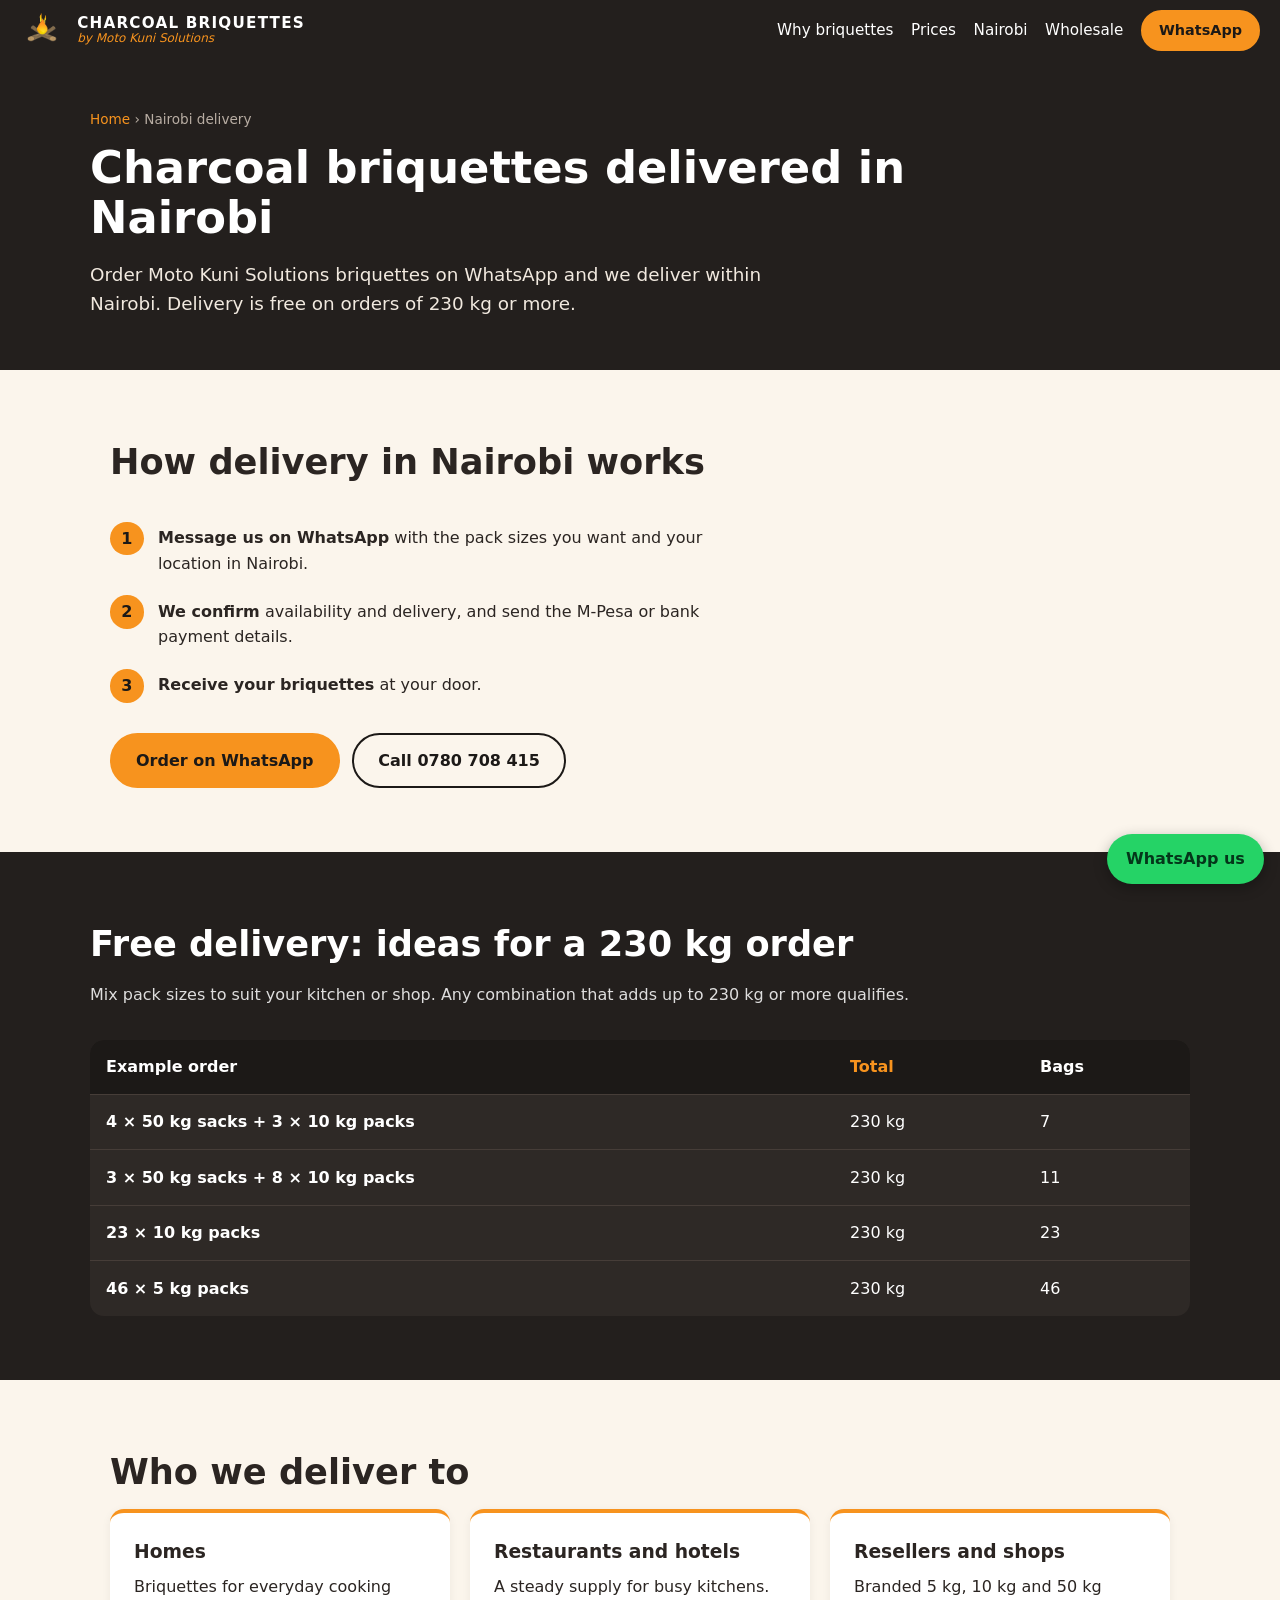
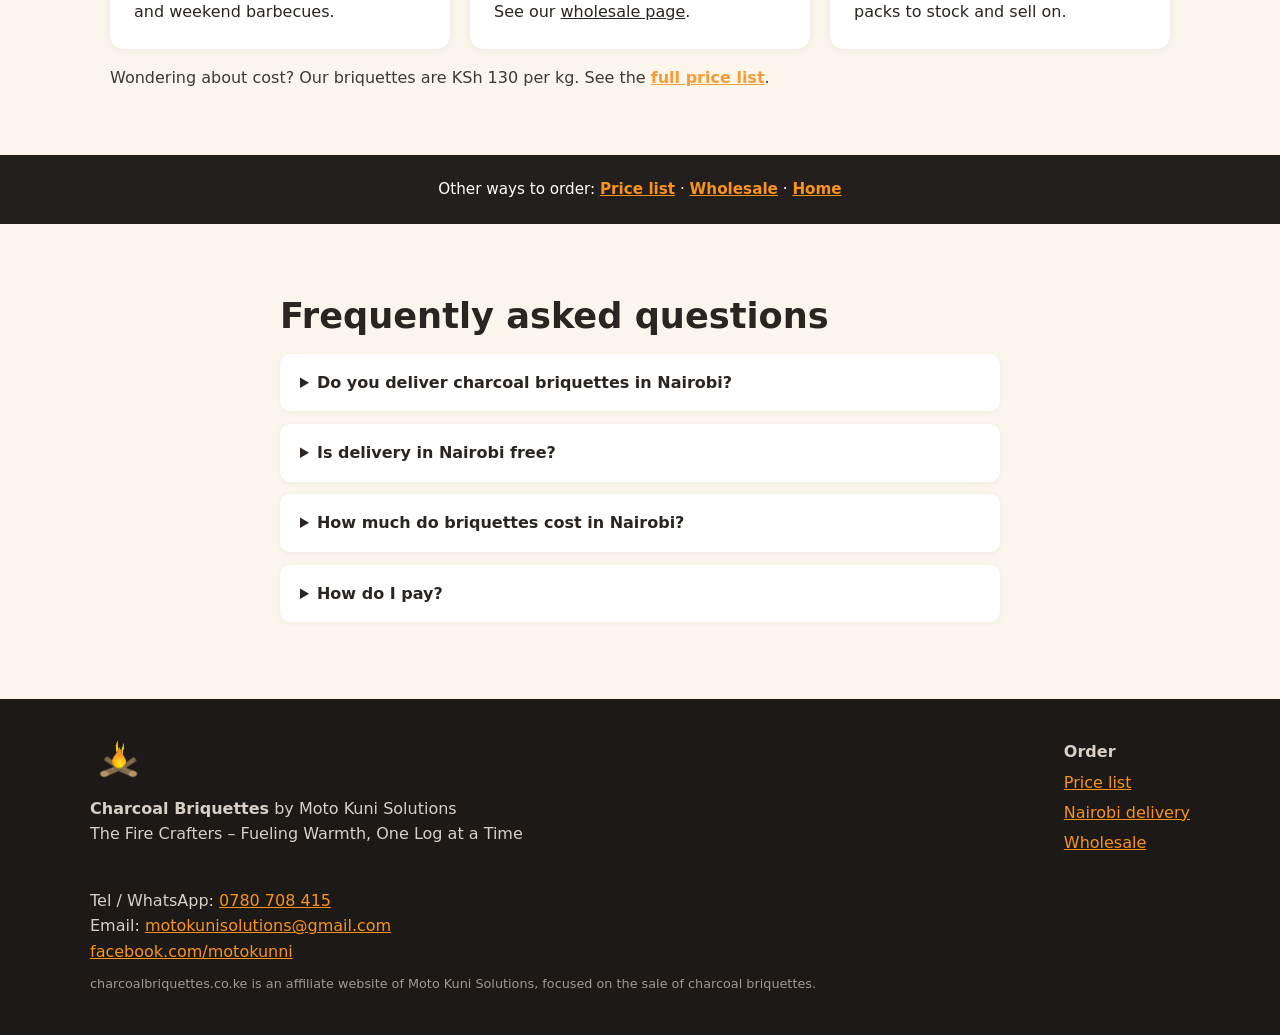
==== buy-charcoal-briquettes-nairobi/index.html @ 0b6dd4f2 "Add files via upload" ====
<!DOCTYPE html>
<html lang="en">
<head>
  <meta charset="utf-8">
  <meta name="viewport" content="width=device-width, initial-scale=1">
  <title>Buy Charcoal Briquettes in Nairobi | Delivery | Moto Kuni Solutions</title>
  <meta name="description" content="Order charcoal briquettes in Nairobi from Moto Kuni Solutions. We deliver within Nairobi, free on orders of 230 kg or more. Pay by M-Pesa or bank transfer.">
  <link rel="icon" type="image/png" href="/images/favicon.png">
  <link rel="canonical" href="https://charcoalbriquettes.co.ke/buy-charcoal-briquettes-nairobi/">
  <link rel="stylesheet" href="/style.css">
  <meta property="og:title" content="Buy Charcoal Briquettes in Nairobi | Delivery | Moto Kuni Solutions">
  <meta property="og:description" content="Order charcoal briquettes in Nairobi from Moto Kuni Solutions. We deliver within Nairobi, free on orders of 230 kg or more. Pay by M-Pesa or bank transfer.">
  <meta property="og:image" content="https://charcoalbriquettes.co.ke/images/briquettes-10kg.jpg">
  <meta property="og:url" content="https://charcoalbriquettes.co.ke/buy-charcoal-briquettes-nairobi/">
  <meta property="og:type" content="website">
  <script type="application/ld+json">
  {"@context": "https://schema.org", "@type": "BreadcrumbList", "itemListElement": [{"@type": "ListItem", "position": 1, "name": "Home", "item": "https://charcoalbriquettes.co.ke/"}, {"@type": "ListItem", "position": 2, "name": "Nairobi delivery", "item": "https://charcoalbriquettes.co.ke/buy-charcoal-briquettes-nairobi/"}]}
  </script>
  <script type="application/ld+json">
  {"@context": "https://schema.org", "@type": "FAQPage", "mainEntity": [{"@type": "Question", "name": "Do you deliver charcoal briquettes in Nairobi?", "acceptedAnswer": {"@type": "Answer", "text": "Yes. We deliver within Nairobi. Send your location on WhatsApp and we will confirm delivery."}}, {"@type": "Question", "name": "Is delivery in Nairobi free?", "acceptedAnswer": {"@type": "Answer", "text": "Delivery is free on orders of 230 kg or more. For smaller orders, message us on WhatsApp for the delivery cost."}}, {"@type": "Question", "name": "How much do briquettes cost in Nairobi?", "acceptedAnswer": {"@type": "Answer", "text": "Our briquettes cost KSh 130 per kg: KSh 650 for 5 kg, KSh 1,300 for 10 kg and KSh 6,500 for 50 kg."}}, {"@type": "Question", "name": "How do I pay?", "acceptedAnswer": {"@type": "Answer", "text": "You can pay by M-Pesa or bank transfer. We send the payment details when we confirm your order."}}]}
  </script>
</head>
<body>

<header class="nav">
  <a class="brand" href="/" aria-label="Charcoal Briquettes by Moto Kuni Solutions home">
    <img src="/images/logo.png" alt="Moto Kuni Solutions logo" width="46" height="36">
    <span><strong>CHARCOAL BRIQUETTES</strong><em>by Moto Kuni Solutions</em></span>
  </a>
  <nav>
    <a href="/#why">Why briquettes</a>
    <a href="/charcoal-briquettes-price-kenya/">Prices</a>
    <a href="/buy-charcoal-briquettes-nairobi/">Nairobi</a>
    <a href="/wholesale-charcoal-briquettes-kenya/">Wholesale</a>
    <a class="btn btn-small" href="https://wa.me/254780708415?text=Hello%20Moto%20Kuni%20Solutions%2C%20I%20would%20like%20to%20order%20briquettes." target="_blank" rel="noopener">WhatsApp</a>
  </nav>
</header>

<main>
  <section class="page-hero">
    <p class="crumbs"><a href="/">Home</a> &rsaquo; Nairobi delivery</p>
    <h1>Charcoal briquettes delivered in Nairobi</h1>
    <p class="lead">Order Moto Kuni Solutions briquettes on WhatsApp and we deliver within Nairobi. Delivery is free on orders of 230 kg or more.</p>
  </section>

  <section class="section">
    <h2>How delivery in Nairobi works</h2>
    <ol class="steps dark-steps">
      <li><strong>Message us on WhatsApp</strong> with the pack sizes you want and your location in Nairobi.</li>
      <li><strong>We confirm</strong> availability and delivery, and send the M-Pesa or bank payment details.</li>
      <li><strong>Receive your briquettes</strong> at your door.</li>
    </ol>
    <div class="cta-row"><a class="btn" href="https://wa.me/254780708415?text=Hello%20Moto%20Kuni%20Solutions%2C%20I%20would%20like%20briquettes%20delivered%20in%20Nairobi." target="_blank" rel="noopener">Order on WhatsApp</a><a class="btn btn-ghost" href="tel:+254780708415">Call 0780 708 415</a></div>
  </section>

  <section class="section dark">
    <h2>Free delivery: ideas for a 230 kg order</h2>
    <p class="section-intro">Mix pack sizes to suit your kitchen or shop. Any combination that adds up to 230 kg or more qualifies.</p>
    <table class="compare price-table dark-table">
      <thead><tr><th>Example order</th><th>Total</th><th>Bags</th></tr></thead>
      <tbody><tr><th>4 × 50 kg sacks + 3 × 10 kg packs</th><td>230 kg</td><td>7</td></tr><tr><th>3 × 50 kg sacks + 8 × 10 kg packs</th><td>230 kg</td><td>11</td></tr><tr><th>23 × 10 kg packs</th><td>230 kg</td><td>23</td></tr><tr><th>46 × 5 kg packs</th><td>230 kg</td><td>46</td></tr></tbody>
    </table>
  </section>

  <section class="section">
    <h2>Who we deliver to</h2>
    <div class="cards three">
      <article class="card"><h3>Homes</h3><p>Briquettes for everyday cooking and weekend barbecues.</p></article>
      <article class="card"><h3>Restaurants and hotels</h3><p>A steady supply for busy kitchens. See our <a href="/wholesale-charcoal-briquettes-kenya/">wholesale page</a>.</p></article>
      <article class="card"><h3>Resellers and shops</h3><p>Branded 5 kg, 10 kg and 50 kg packs to stock and sell on.</p></article>
    </div>
    <p class="note">Wondering about cost? Our briquettes are KSh 130 per kg. See the <a href="/charcoal-briquettes-price-kenya/">full price list</a>.</p>
  </section>

  <section class="section strip">
    <p class="more-links">Other ways to order: <a href="/charcoal-briquettes-price-kenya/">Price list</a> &middot; <a href="/wholesale-charcoal-briquettes-kenya/">Wholesale</a> &middot; <a href="/">Home</a></p>
  </section>

  <section class="section narrow">
    <h2>Frequently asked questions</h2>
    <details><summary>Do you deliver charcoal briquettes in Nairobi?</summary><p>Yes. We deliver within Nairobi. Send your location on WhatsApp and we will confirm delivery.</p></details>
    <details><summary>Is delivery in Nairobi free?</summary><p>Delivery is free on orders of 230 kg or more. For smaller orders, message us on WhatsApp for the delivery cost.</p></details>
    <details><summary>How much do briquettes cost in Nairobi?</summary><p>Our briquettes cost KSh 130 per kg: KSh 650 for 5 kg, KSh 1,300 for 10 kg and KSh 6,500 for 50 kg.</p></details>
    <details><summary>How do I pay?</summary><p>You can pay by M-Pesa or bank transfer. We send the payment details when we confirm your order.</p></details>
  </section>
</main>

<footer class="footer">
  <div>
    <img src="/images/logo.png" alt="Moto Kuni Solutions logo" width="60" height="47">
    <p><strong>Charcoal Briquettes</strong> by Moto Kuni Solutions<br>The Fire Crafters &ndash; Fueling Warmth, One Log at a Time</p>
  </div>
  <div>
    <p class="foot-links"><strong>Order</strong><br><a href="/charcoal-briquettes-price-kenya/">Price list</a><br><a href="/buy-charcoal-briquettes-nairobi/">Nairobi delivery</a><br><a href="/wholesale-charcoal-briquettes-kenya/">Wholesale</a></p>
  </div>
  <div>
    <p>Tel / WhatsApp: <a href="tel:+254780708415">0780 708 415</a><br>
    Email: <a href="mailto:motokunisolutions@gmail.com">motokunisolutions@gmail.com</a><br>
    <a href="https://facebook.com/motokunni/" target="_blank" rel="noopener">facebook.com/motokunni</a></p>
    <p class="small">charcoalbriquettes.co.ke is an affiliate website of Moto Kuni Solutions, focused on the sale of charcoal briquettes.</p>
  </div>
</footer>

<a class="wa-float" href="https://wa.me/254780708415?text=Hello%20Moto%20Kuni%20Solutions%2C%20I%20would%20like%20to%20order%20briquettes." target="_blank" rel="noopener" aria-label="Chat on WhatsApp">WhatsApp us</a>

</body>
</html>
---- style.css ----
:root{
  --ink:#1c1917;
  --coal:#231f1d;
  --ember:#f7931e;
  --ember-dark:#d97a0a;
  --cream:#fbf5ec;
  --ash:#e9e2d8;
  --text:#2b2522;
}
*{box-sizing:border-box;margin:0;padding:0}
html{scroll-behavior:smooth}
body{font-family:system-ui,-apple-system,"Segoe UI",Roboto,Arial,sans-serif;color:var(--text);background:var(--cream);line-height:1.6}
img{max-width:100%;display:block}
a{color:inherit}

.nav{position:sticky;top:0;z-index:20;display:flex;justify-content:space-between;align-items:center;gap:1rem;padding:.6rem 1.25rem;background:var(--coal);color:#fff}
.brand{display:flex;align-items:center;gap:.7rem;text-decoration:none}
.brand span{display:flex;flex-direction:column;line-height:1.1}
.brand strong{letter-spacing:.08em}
.brand em{font-size:.75rem;color:var(--ember)}
.nav nav{display:flex;align-items:center;gap:1.1rem;font-size:.95rem}
.nav nav a{text-decoration:none}
.nav nav a:not(.btn):hover{color:var(--ember)}

.btn{display:inline-block;padding:.8rem 1.5rem;border-radius:999px;background:var(--ember);color:#1c1917;font-weight:700;text-decoration:none;border:2px solid var(--ember);transition:background .2s,transform .2s}
.btn:hover{background:var(--ember-dark);border-color:var(--ember-dark);transform:translateY(-1px)}
.btn-small{padding:.45rem 1rem;font-size:.9rem}
.btn-ghost{background:transparent;color:#fff;border-color:#fff}
.btn-ghost:hover{background:#fff;color:#1c1917;border-color:#fff}
.banner .btn-ghost{color:#fff}
.cta-row{display:flex;flex-wrap:wrap;gap:.8rem;margin-top:1.5rem}
.cta-row.center{justify-content:center}

.hero{min-height:78vh;display:flex;align-items:center;padding:4rem 1.25rem;color:#fff;background:linear-gradient(90deg,rgba(20,16,14,.9) 0%,rgba(20,16,14,.65) 55%,rgba(20,16,14,.25) 100%),url("images/fire-night.jpg") center/cover no-repeat}
.hero-text{max-width:640px;margin-left:max(0px,calc((100vw - 1100px)/2))}
.eyebrow{color:var(--ember);text-transform:uppercase;letter-spacing:.18em;font-size:.85rem;font-weight:700;margin-bottom:.6rem}
h1{font-size:clamp(2rem,5vw,3.4rem);line-height:1.12;margin-bottom:1rem}
.lead{font-size:1.15rem;max-width:34em;color:#f1e9df}

.section{max-width:1100px;margin:0 auto;padding:4rem 1.25rem}
.section.narrow{max-width:760px}
.section.dark,.section.banner{max-width:none}
.section.dark{background:var(--coal);color:#fff}
.section.dark>*,.section.banner>*{max-width:1100px;margin-left:auto;margin-right:auto}
.section.banner{background:linear-gradient(rgba(20,16,14,.88),rgba(20,16,14,.88)),url("images/fire-logs.jpg") center/cover;color:#fff;text-align:center}
h2{font-size:clamp(1.6rem,3.5vw,2.2rem);margin-bottom:.6rem}
.section-intro{max-width:40em;margin-bottom:2rem;opacity:.85}

.cards{display:grid;grid-template-columns:repeat(auto-fit,minmax(220px,1fr));gap:1.25rem}
.card{background:#fff;border-radius:14px;padding:1.5rem;border-top:4px solid var(--ember);box-shadow:0 2px 10px rgba(0,0,0,.06)}
.card h3{margin-bottom:.4rem}
.card-dark{background:#2e2926;color:#fff;box-shadow:none}
.card-dark .btn{margin-top:1rem}
.size{color:var(--ember);font-weight:600;margin-bottom:.4rem}
.photo-slot{height:150px;border:2px dashed #6b625c;border-radius:10px;display:flex;align-items:center;justify-content:center;color:#a89d94;font-size:.85rem;margin-bottom:1rem}

.steps{list-style:none;counter-reset:s;max-width:620px!important;text-align:left;margin-top:1.5rem!important}
.steps li{counter-increment:s;position:relative;padding:.7rem 0 .7rem 3rem}
.steps li::before{content:counter(s);position:absolute;left:0;top:.5rem;width:2.1rem;height:2.1rem;border-radius:50%;background:var(--ember);color:#1c1917;font-weight:700;display:flex;align-items:center;justify-content:center}

details{background:#fff;border-radius:10px;padding:1rem 1.25rem;margin-bottom:.8rem;box-shadow:0 1px 6px rgba(0,0,0,.05)}
summary{cursor:pointer;font-weight:600}
details p{margin-top:.6rem}

.footer{background:var(--ink);color:#d8cfc6;display:flex;flex-wrap:wrap;gap:2rem;justify-content:space-between;padding:2.5rem max(1.25rem,calc((100vw - 1100px)/2))}
.footer a{color:var(--ember)}
.footer img{margin-bottom:.6rem}
.small{font-size:.8rem;margin-top:.6rem;opacity:.7}

.wa-float{position:fixed;right:1rem;bottom:1rem;z-index:30;background:#25d366;color:#04361a;font-weight:700;text-decoration:none;padding:.75rem 1.2rem;border-radius:999px;box-shadow:0 4px 14px rgba(0,0,0,.3)}

@media (max-width:760px){
  .nav nav a:not(.btn){display:none}
  .hero{background:linear-gradient(rgba(20,16,14,.8),rgba(20,16,14,.8)),url("images/fire-night.jpg") center/cover}
}

.section.dark,.section.banner{padding-left:max(1.25rem,calc((100vw - 1100px)/2));padding-right:max(1.25rem,calc((100vw - 1100px)/2))}
.section.dark>*,.section.banner>*{max-width:none}
.section.banner>.steps{max-width:620px}

.brand strong{font-size:.95rem}
@media (max-width:760px){.brand strong{font-size:.8rem;letter-spacing:.04em}.brand em{font-size:.68rem}}

.compare{width:100%;border-collapse:collapse;background:#fff;border-radius:14px;overflow:hidden;box-shadow:0 2px 10px rgba(0,0,0,.06)}
.compare th,.compare td{padding:.9rem 1rem;text-align:left;border-bottom:1px solid var(--ash)}
.compare thead th{background:var(--coal);color:#fff}
.compare thead th:nth-child(2){color:var(--ember)}
.compare tbody th{font-weight:600}
.compare tbody tr:last-child th,.compare tbody tr:last-child td{border-bottom:none}

.photo-slot.has-img{border:none;background:#fff;height:260px;padding:.6rem}
.photo-slot.has-img img{width:100%;height:100%;object-fit:contain}
.wholesale{margin-top:1.5rem;text-align:center}
.wholesale a{color:var(--ember);font-weight:600}

.pack-photo{width:100%;height:230px;object-fit:contain;background:#fff;border-radius:10px;margin-bottom:1rem}
.bulk-box{height:230px;border-radius:10px;margin-bottom:1rem;display:flex;align-items:center;justify-content:center;background:linear-gradient(135deg,#3a312d,#231f1d);border:2px dashed #6b625c;color:var(--ember);font-size:1.6rem;font-weight:700;letter-spacing:.1em;text-transform:uppercase}
.price{font-size:1.6rem;font-weight:800;color:#fff;line-height:1.2}
.card-dark .size{margin-bottom:.6rem}

.page-hero{background:var(--coal);color:#fff;padding:3rem max(1.25rem,calc((100vw - 1100px)/2)) 3.2rem}
.page-hero h1{font-size:clamp(1.8rem,4vw,2.8rem);max-width:20em}
.page-hero .lead{max-width:40em}
.crumbs{font-size:.85rem;color:#b8ada3;margin-bottom:.8rem}
.crumbs a{color:var(--ember);text-decoration:none}
.more-links{margin-top:1.5rem;font-size:.95rem}
.more-links a{color:var(--ember);font-weight:600}
.note{margin-top:1rem;opacity:.9}
.note a{color:var(--ember);font-weight:600}
.center-text{margin-left:auto;margin-right:auto}
.price-table th,.price-table td{vertical-align:middle}
.dark-table{background:#2e2926;color:#fff;box-shadow:none}
.dark-table thead th{background:#1c1917}
.dark-table th,.dark-table td{border-bottom-color:#463d38}
.dark-steps li{color:var(--text)}
.foot-links a{display:inline-block;margin-top:.3rem}
.section .more-links{text-align:center}

.section:not(.dark):not(.banner) .btn-ghost{color:var(--ink);border-color:var(--ink)}
.section:not(.dark):not(.banner) .btn-ghost:hover{background:var(--ink);color:#fff}
.section.strip{max-width:none;background:var(--coal);color:#fff;padding:1.4rem 1.25rem}
.section.strip .more-links{margin-top:0}
.section.dark .steps{margin-left:0!important}
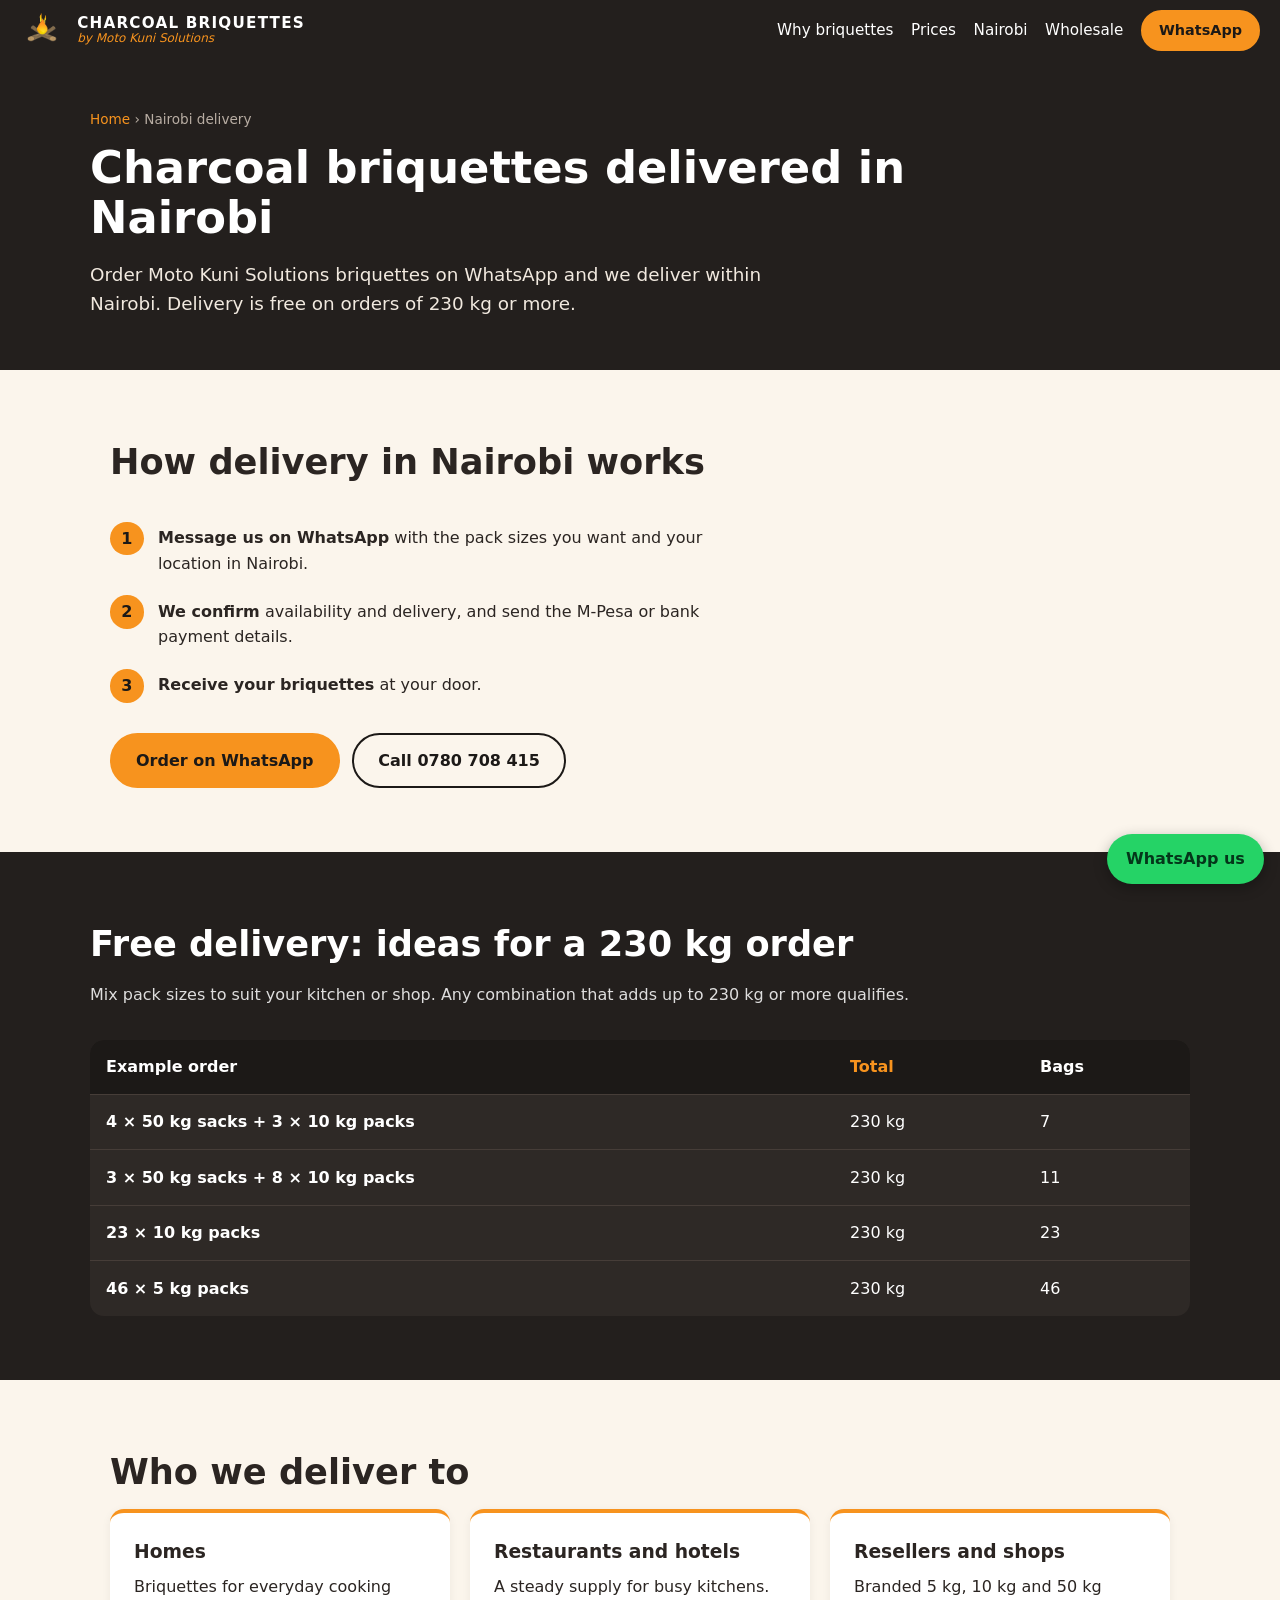
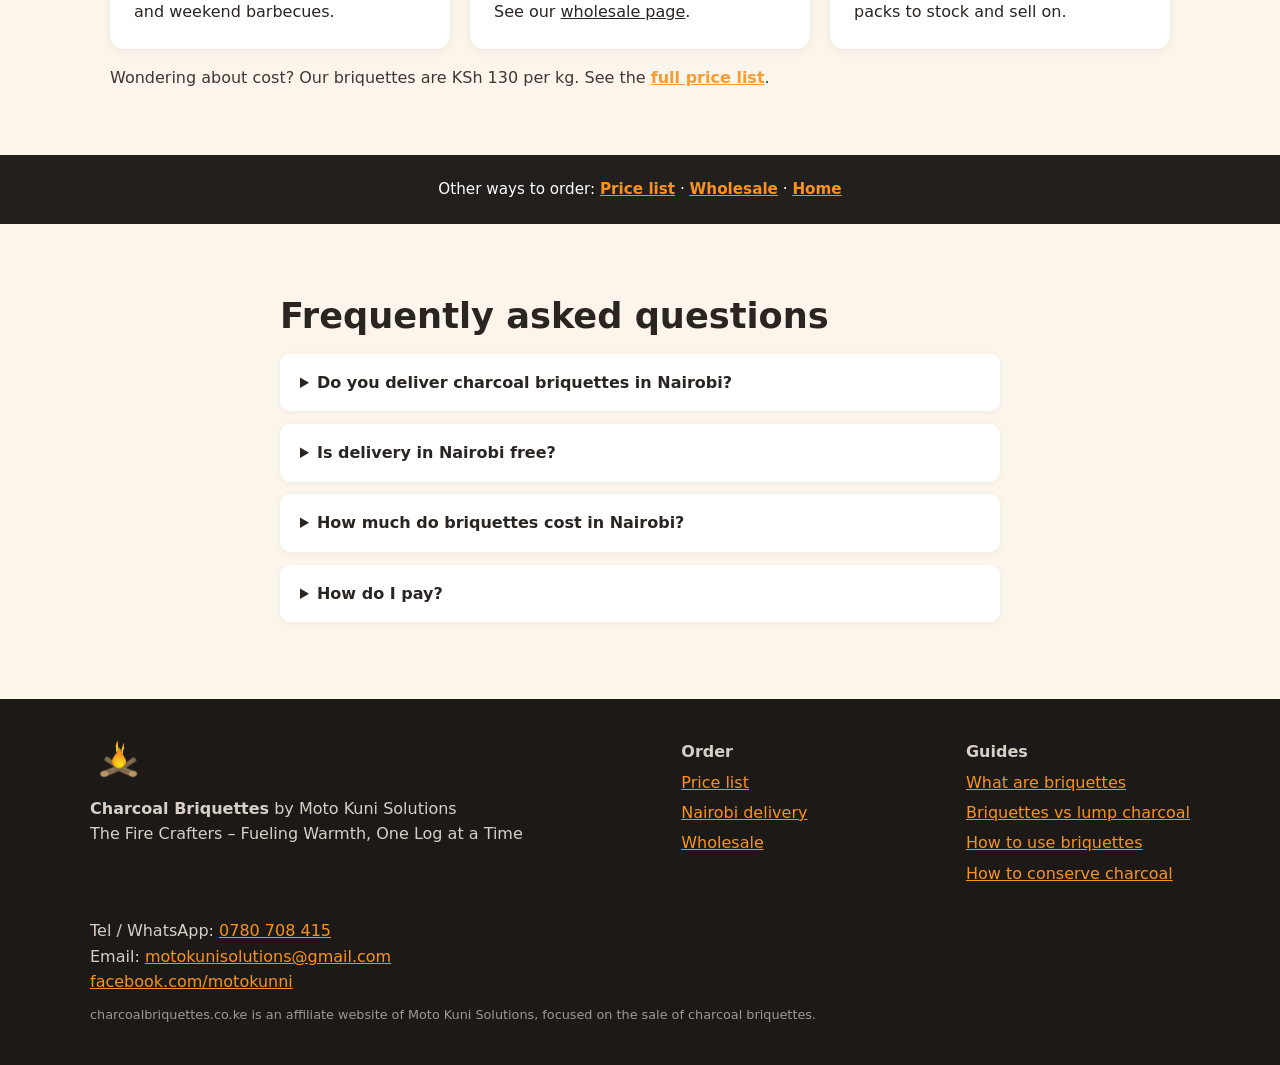
==== commit 497771b5: "Add files via upload" ====
--- a/buy-charcoal-briquettes-nairobi/index.html
+++ b/buy-charcoal-briquettes-nairobi/index.html
@@ -3,13 +3,13 @@
 <head>
   <meta charset="utf-8">
   <meta name="viewport" content="width=device-width, initial-scale=1">
-  <title>Buy Charcoal Briquettes in Nairobi | Delivery | Moto Kuni Solutions</title>
-  <meta name="description" content="Order charcoal briquettes in Nairobi from Moto Kuni Solutions. We deliver within Nairobi, free on orders of 230 kg or more. Pay by M-Pesa or bank transfer.">
+  <title>Buy Charcoal Briquettes in Nairobi | Moto Kuni</title>
+  <meta name="description" content="Buy charcoal briquettes in Nairobi with delivery. 5 kg, 10 kg and 50 kg packs from Moto Kuni Solutions. Free delivery on orders of 230 kg or more.">
   <link rel="icon" type="image/png" href="/images/favicon.png">
   <link rel="canonical" href="https://charcoalbriquettes.co.ke/buy-charcoal-briquettes-nairobi/">
   <link rel="stylesheet" href="/style.css">
-  <meta property="og:title" content="Buy Charcoal Briquettes in Nairobi | Delivery | Moto Kuni Solutions">
-  <meta property="og:description" content="Order charcoal briquettes in Nairobi from Moto Kuni Solutions. We deliver within Nairobi, free on orders of 230 kg or more. Pay by M-Pesa or bank transfer.">
+  <meta property="og:title" content="Buy Charcoal Briquettes in Nairobi | Moto Kuni">
+  <meta property="og:description" content="Buy charcoal briquettes in Nairobi with delivery. 5 kg, 10 kg and 50 kg packs from Moto Kuni Solutions. Free delivery on orders of 230 kg or more.">
   <meta property="og:image" content="https://charcoalbriquettes.co.ke/images/briquettes-10kg.jpg">
   <meta property="og:url" content="https://charcoalbriquettes.co.ke/buy-charcoal-briquettes-nairobi/">
   <meta property="og:type" content="website">
@@ -94,6 +94,9 @@
     <p class="foot-links"><strong>Order</strong><br><a href="/charcoal-briquettes-price-kenya/">Price list</a><br><a href="/buy-charcoal-briquettes-nairobi/">Nairobi delivery</a><br><a href="/wholesale-charcoal-briquettes-kenya/">Wholesale</a></p>
   </div>
   <div>
+    <p class="foot-links"><strong>Guides</strong><br><a href="/what-are-charcoal-briquettes/">What are briquettes</a><br><a href="/charcoal-briquettes-vs-lump-charcoal/">Briquettes vs lump charcoal</a><br><a href="/how-to-use-charcoal-briquettes/">How to use briquettes</a><br><a href="/how-to-conserve-charcoal/">How to conserve charcoal</a></p>
+  </div>
+  <div>
     <p>Tel / WhatsApp: <a href="tel:+254780708415">0780 708 415</a><br>
     Email: <a href="mailto:motokunisolutions@gmail.com">motokunisolutions@gmail.com</a><br>
     <a href="https://facebook.com/motokunni/" target="_blank" rel="noopener">facebook.com/motokunni</a></p>
--- a/style.css
+++ b/style.css
@@ -121,3 +121,34 @@
 .section.strip{max-width:none;background:var(--coal);color:#fff;padding:1.4rem 1.25rem}
 .section.strip .more-links{margin-top:0}
 .section.dark .steps{margin-left:0!important}
+
+.prose{padding-top:2.5rem;padding-bottom:1rem}
+.prose p,.prose ul,.prose ol{margin-top:.8rem}
+.checks{list-style:none}
+.checks li{position:relative;padding-left:1.7rem;margin-top:.6rem}
+.checks li::before{content:"";position:absolute;left:0;top:.55rem;width:.75rem;height:.75rem;border-radius:50%;background:var(--ember)}
+.how-steps{counter-reset:h;list-style:none}
+.how-steps li{counter-increment:h;position:relative;padding:.7rem 0 .7rem 3rem}
+.how-steps li::before{content:counter(h);position:absolute;left:0;top:.6rem;width:2.1rem;height:2.1rem;border-radius:50%;background:var(--ember);color:#1c1917;font-weight:700;display:flex;align-items:center;justify-content:center}
+.illus-wrap{margin:1.2rem 0}
+.illus{width:100%;height:auto;display:block;border-radius:16px;box-shadow:0 2px 10px rgba(0,0,0,.06)}
+figcaption{font-size:.85rem;color:#6b625c;margin-top:.5rem}
+.photo-fig{text-align:center;margin:1rem 0}
+.photo-fig img{display:inline-block;max-width:260px;background:#fff;border-radius:14px;padding:.6rem;box-shadow:0 2px 10px rgba(0,0,0,.06)}
+.page-hero.photo{background:linear-gradient(rgba(28,25,23,.9),rgba(28,25,23,.82)),var(--hero-img) center/cover no-repeat}
+.bulk-photo{height:230px;border-radius:10px;margin-bottom:1rem;display:flex;align-items:center;justify-content:center;background:radial-gradient(ellipse at 50% 70%,rgba(247,147,30,.45),rgba(247,147,30,0) 65%),#2a2522;border:1px solid #463d38;overflow:hidden}
+.bulk-photo img{max-height:200px;width:auto;max-width:92%;object-fit:contain}
+.inline-link{color:var(--ember);font-weight:600}
+.page-hero.has-img{display:grid;grid-template-columns:1.3fr 1fr;gap:2rem;align-items:center}
+.hero-img{display:flex;justify-content:center;padding:1rem;border-radius:16px;background:radial-gradient(ellipse at 50% 70%,rgba(247,147,30,.45),rgba(247,147,30,0) 65%)}
+.hero-img img{width:100%;max-width:380px;height:auto}
+.card h3 a{text-decoration:none}
+.card h3 a:hover{color:var(--ember-dark)}
+@media (max-width:760px){.page-hero.has-img{grid-template-columns:1fr}}
+
+.photo-fig.wide img{max-width:100%;width:100%;padding:0;border-radius:14px;background:none}
+.photo-fig.narrow-photo img{max-width:260px}
+.photo-pair{display:grid;grid-template-columns:1fr 1fr;gap:1rem;margin:1.5rem 0}
+.photo-pair img{width:100%;aspect-ratio:4/3;object-fit:cover;border-radius:14px;display:block}
+.photo-pair figcaption{text-align:center}
+@media (max-width:600px){.photo-pair{grid-template-columns:1fr}}
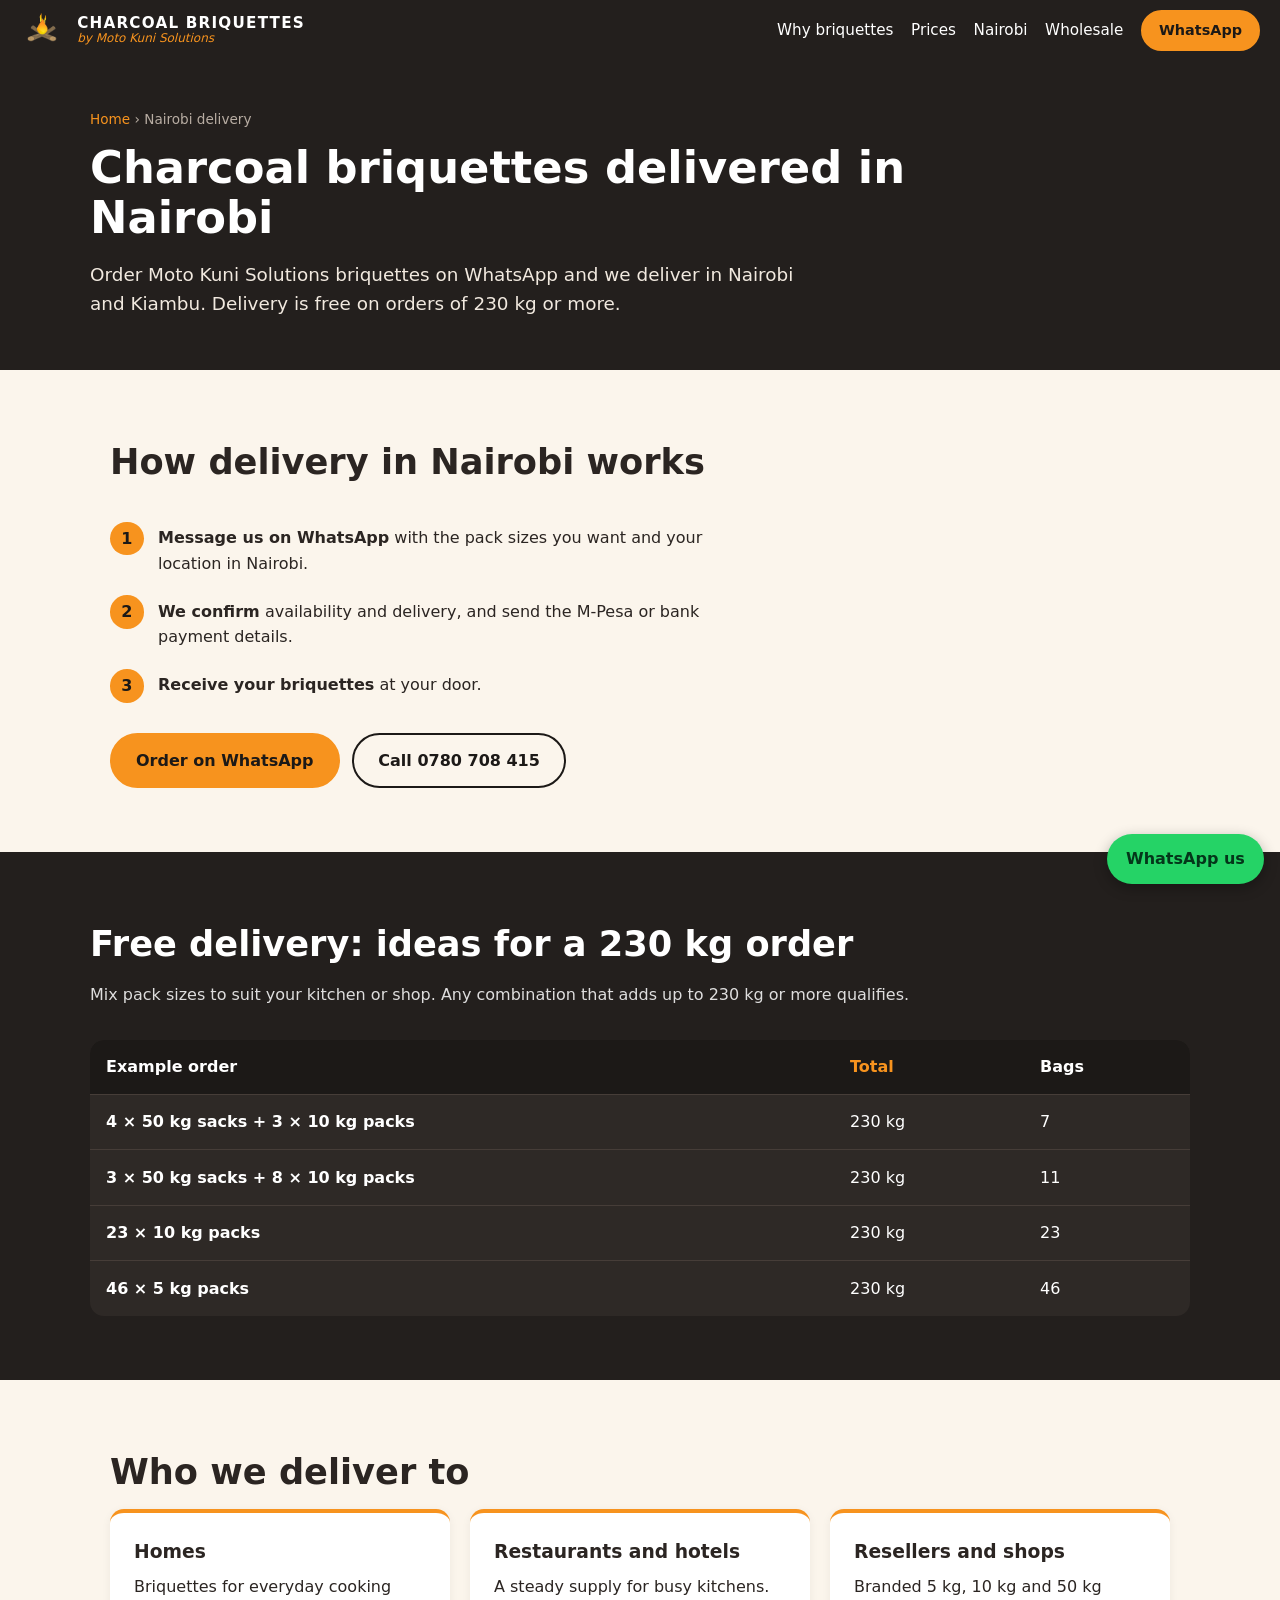
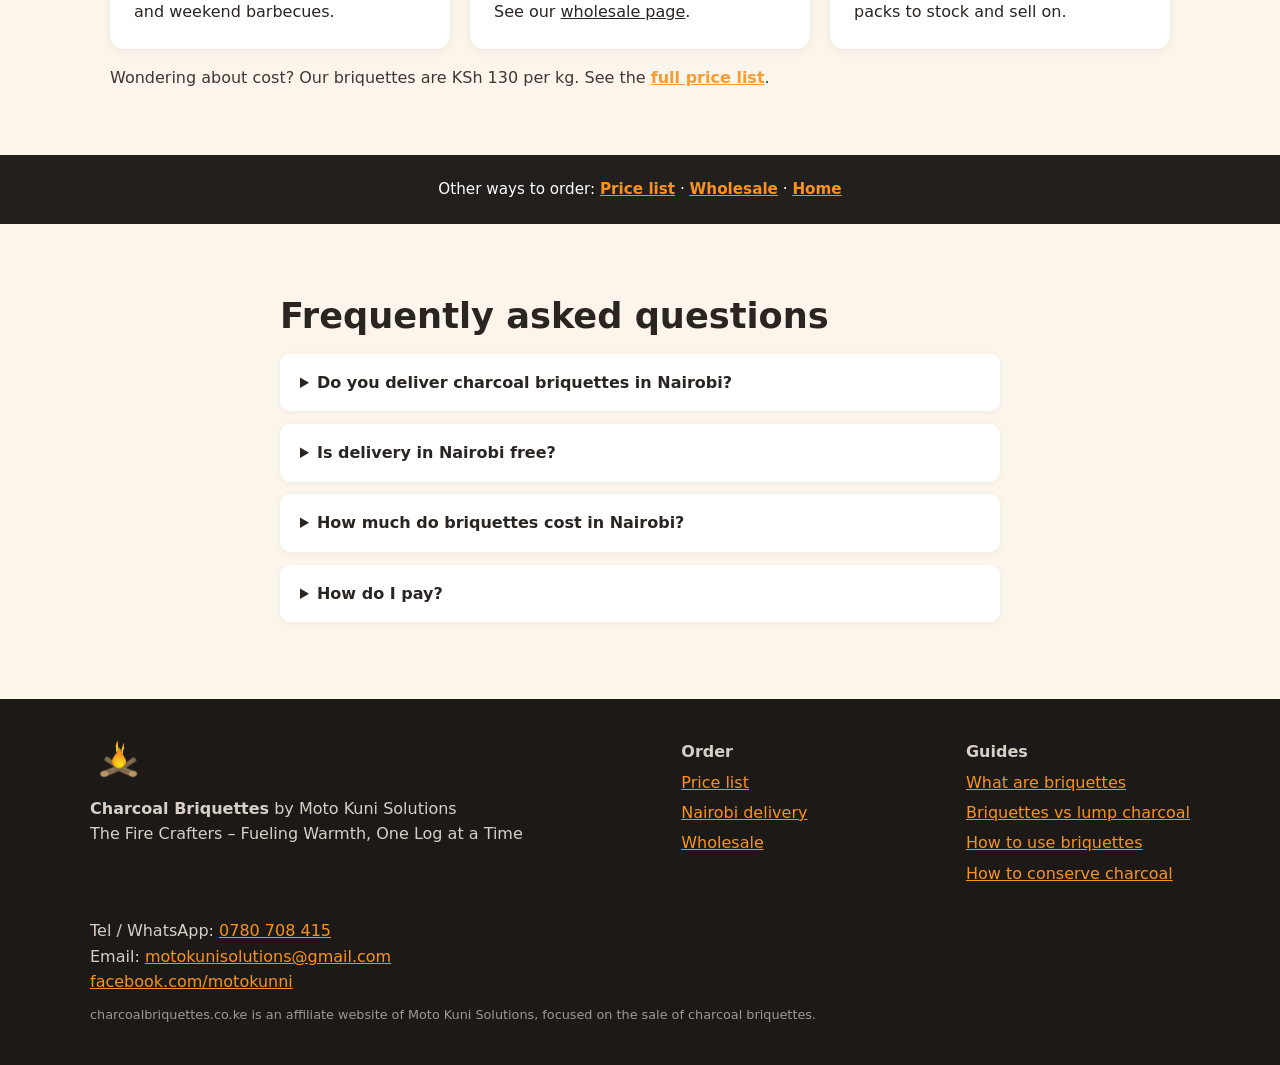
==== commit f2edf5be: "Add files via upload" ====
--- a/buy-charcoal-briquettes-nairobi/index.html
+++ b/buy-charcoal-briquettes-nairobi/index.html
@@ -17,7 +17,7 @@
   {"@context": "https://schema.org", "@type": "BreadcrumbList", "itemListElement": [{"@type": "ListItem", "position": 1, "name": "Home", "item": "https://charcoalbriquettes.co.ke/"}, {"@type": "ListItem", "position": 2, "name": "Nairobi delivery", "item": "https://charcoalbriquettes.co.ke/buy-charcoal-briquettes-nairobi/"}]}
   </script>
   <script type="application/ld+json">
-  {"@context": "https://schema.org", "@type": "FAQPage", "mainEntity": [{"@type": "Question", "name": "Do you deliver charcoal briquettes in Nairobi?", "acceptedAnswer": {"@type": "Answer", "text": "Yes. We deliver within Nairobi. Send your location on WhatsApp and we will confirm delivery."}}, {"@type": "Question", "name": "Is delivery in Nairobi free?", "acceptedAnswer": {"@type": "Answer", "text": "Delivery is free on orders of 230 kg or more. For smaller orders, message us on WhatsApp for the delivery cost."}}, {"@type": "Question", "name": "How much do briquettes cost in Nairobi?", "acceptedAnswer": {"@type": "Answer", "text": "Our briquettes cost KSh 130 per kg: KSh 650 for 5 kg, KSh 1,300 for 10 kg and KSh 6,500 for 50 kg."}}, {"@type": "Question", "name": "How do I pay?", "acceptedAnswer": {"@type": "Answer", "text": "You can pay by M-Pesa or bank transfer. We send the payment details when we confirm your order."}}]}
+  {"@context": "https://schema.org", "@type": "FAQPage", "mainEntity": [{"@type": "Question", "name": "Do you deliver charcoal briquettes in Nairobi?", "acceptedAnswer": {"@type": "Answer", "text": "Yes. We deliver in Nairobi and Kiambu, and countrywide once we agree on logistics. Send your location on WhatsApp and we will confirm delivery."}}, {"@type": "Question", "name": "Is delivery in Nairobi free?", "acceptedAnswer": {"@type": "Answer", "text": "Delivery is free on orders of 230 kg or more. For smaller orders, message us on WhatsApp for the delivery cost."}}, {"@type": "Question", "name": "How much do briquettes cost in Nairobi?", "acceptedAnswer": {"@type": "Answer", "text": "Our briquettes cost KSh 130 per kg: KSh 650 for 5 kg, KSh 1,300 for 10 kg and KSh 6,500 for 50 kg."}}, {"@type": "Question", "name": "How do I pay?", "acceptedAnswer": {"@type": "Answer", "text": "You can pay by M-Pesa or bank transfer. We send the payment details when we confirm your order."}}]}
   </script>
 </head>
 <body>
@@ -40,7 +40,7 @@
   <section class="page-hero">
     <p class="crumbs"><a href="/">Home</a> &rsaquo; Nairobi delivery</p>
     <h1>Charcoal briquettes delivered in Nairobi</h1>
-    <p class="lead">Order Moto Kuni Solutions briquettes on WhatsApp and we deliver within Nairobi. Delivery is free on orders of 230 kg or more.</p>
+    <p class="lead">Order Moto Kuni Solutions briquettes on WhatsApp and we deliver in Nairobi and Kiambu. Delivery is free on orders of 230 kg or more.</p>
   </section>
 
   <section class="section">
@@ -78,7 +78,7 @@
 
   <section class="section narrow">
     <h2>Frequently asked questions</h2>
-    <details><summary>Do you deliver charcoal briquettes in Nairobi?</summary><p>Yes. We deliver within Nairobi. Send your location on WhatsApp and we will confirm delivery.</p></details>
+    <details><summary>Do you deliver charcoal briquettes in Nairobi?</summary><p>Yes. We deliver in Nairobi and Kiambu, and countrywide once we agree on logistics. Send your location on WhatsApp and we will confirm delivery.</p></details>
     <details><summary>Is delivery in Nairobi free?</summary><p>Delivery is free on orders of 230 kg or more. For smaller orders, message us on WhatsApp for the delivery cost.</p></details>
     <details><summary>How much do briquettes cost in Nairobi?</summary><p>Our briquettes cost KSh 130 per kg: KSh 650 for 5 kg, KSh 1,300 for 10 kg and KSh 6,500 for 50 kg.</p></details>
     <details><summary>How do I pay?</summary><p>You can pay by M-Pesa or bank transfer. We send the payment details when we confirm your order.</p></details>
--- a/style.css
+++ b/style.css
@@ -136,7 +136,7 @@
 .photo-fig{text-align:center;margin:1rem 0}
 .photo-fig img{display:inline-block;max-width:260px;background:#fff;border-radius:14px;padding:.6rem;box-shadow:0 2px 10px rgba(0,0,0,.06)}
 .page-hero.photo{background:linear-gradient(rgba(28,25,23,.9),rgba(28,25,23,.82)),var(--hero-img) center/cover no-repeat}
-.bulk-photo{height:230px;border-radius:10px;margin-bottom:1rem;display:flex;align-items:center;justify-content:center;background:radial-gradient(ellipse at 50% 70%,rgba(247,147,30,.45),rgba(247,147,30,0) 65%),#2a2522;border:1px solid #463d38;overflow:hidden}
+.bulk-photo{height:230px;border-radius:10px;margin-bottom:1rem;display:flex;align-items:center;justify-content:center;background:#fff;overflow:hidden}
 .bulk-photo img{max-height:200px;width:auto;max-width:92%;object-fit:contain}
 .inline-link{color:var(--ember);font-weight:600}
 .page-hero.has-img{display:grid;grid-template-columns:1.3fr 1fr;gap:2rem;align-items:center}
@@ -152,3 +152,5 @@
 .photo-pair img{width:100%;aspect-ratio:4/3;object-fit:cover;border-radius:14px;display:block}
 .photo-pair figcaption{text-align:center}
 @media (max-width:600px){.photo-pair{grid-template-columns:1fr}}
+
+.banner .cta-row{justify-content:center}
